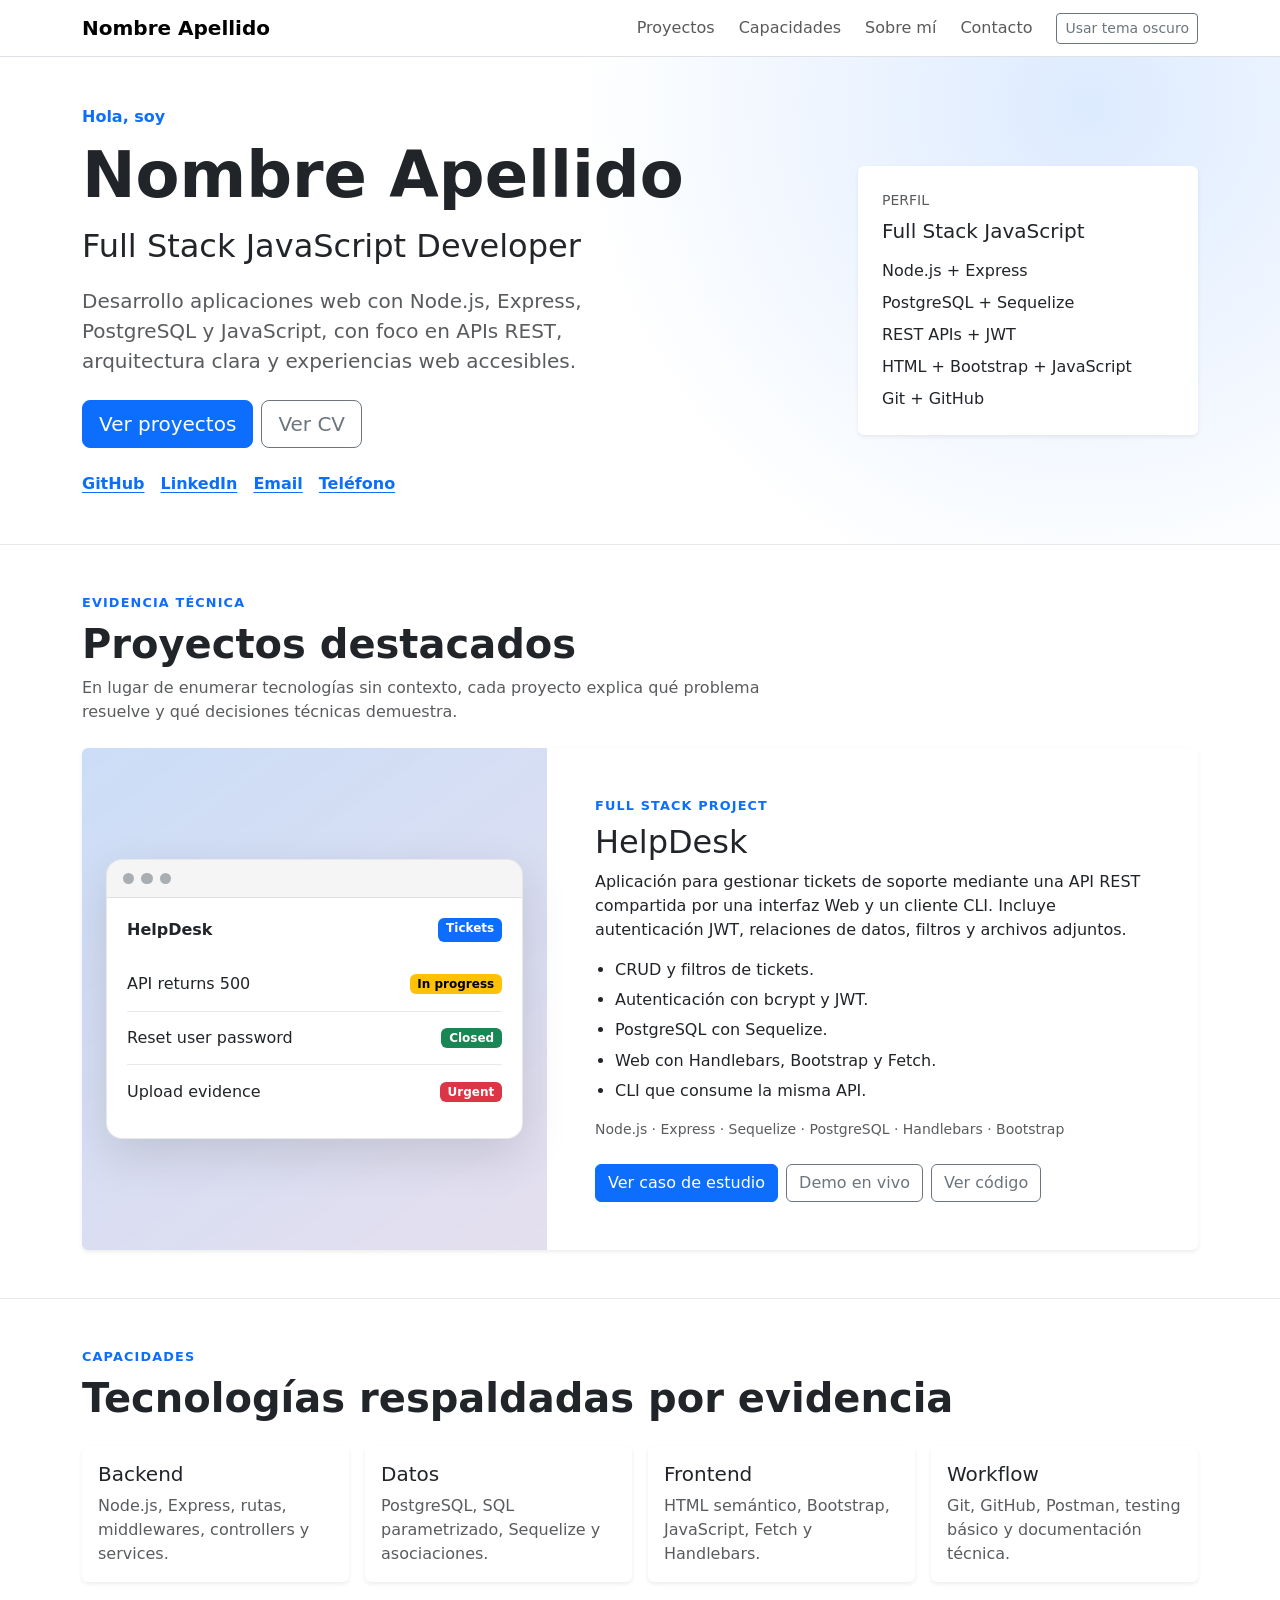
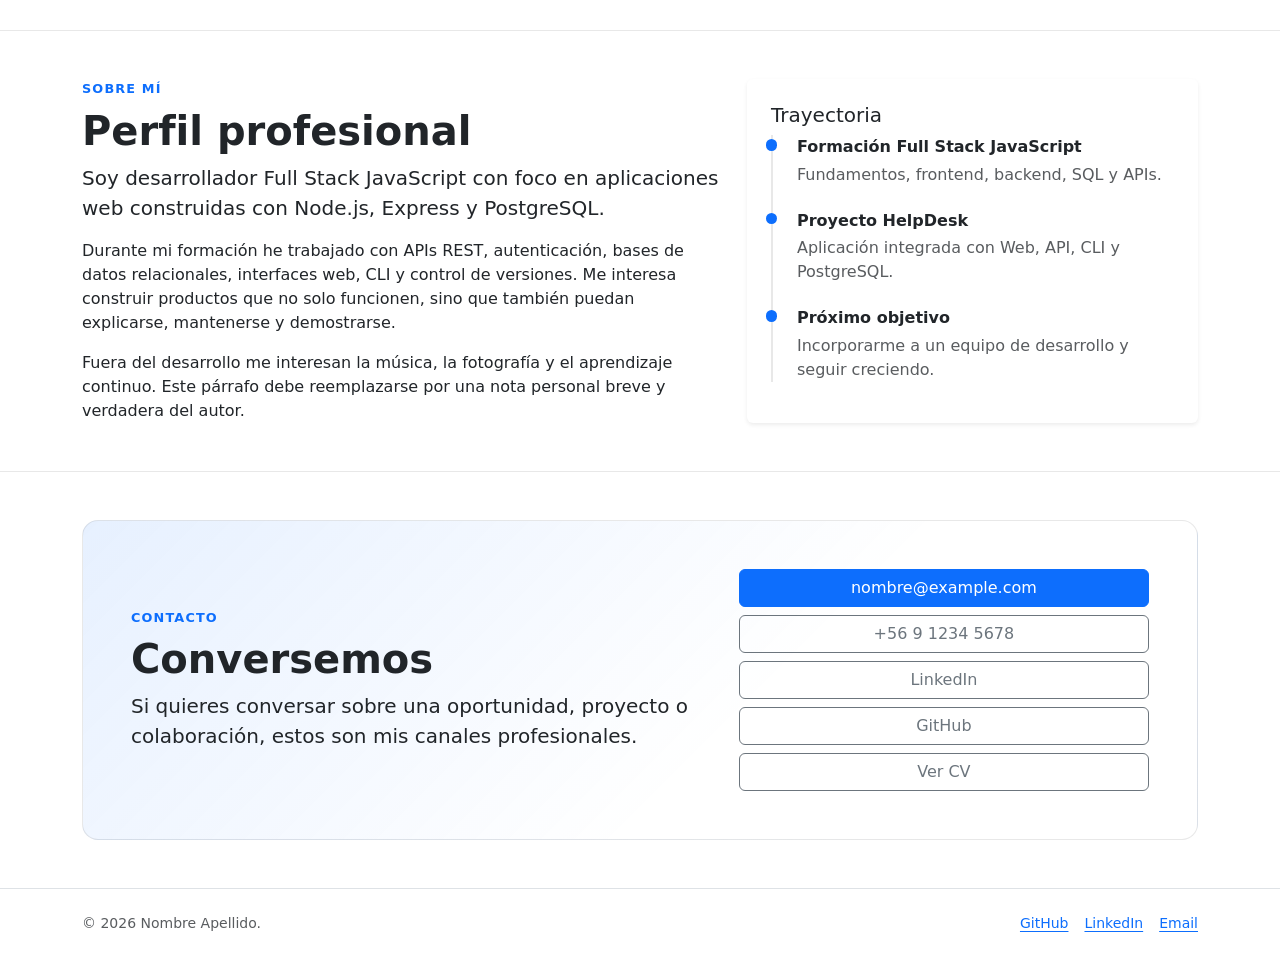
==== index.html @ 48dea74a "feat: gh-pages deploy" ====
<!DOCTYPE html>
<!--
  index.html
  ==========
  Página principal del portafolio.

  Responsabilidades:
  - presentar identidad profesional;
  - destacar proyectos;
  - mostrar capacidades y trayectoria;
  - mantener los enlaces de contacto a mano;
  - entregar metadata SEO/social;
  - enlazar al CV y al caso de estudio de HelpDesk.

  Este archivo es ESTÁTICO: GitHub Pages puede publicarlo sin Node ni Express.
-->
<html lang="es" data-bs-theme="light">
<head>
  <!-- =========================================================
       1. METADATOS BASE DEL DOCUMENTO
       ========================================================= -->

  <!-- UTF-8 permite representar correctamente tildes, ñ y otros caracteres. -->
  <meta charset="UTF-8">
  <!--
    Viewport responsive:
    hace que el ancho de la página siga el ancho real del dispositivo.
  -->
  <meta name="viewport" content="width=device-width, initial-scale=1">

  <!--
    <title>:
    aparece en la pestaña del navegador y es una señal importante para SEO.
    Debe identificar a la persona y su rol sin ser genérico.
  -->
  <title>Nombre Apellido | Full Stack JavaScript Developer</title>
  <!--
    Meta description:
    resume la página para buscadores y puede utilizarse como snippet.
  -->
  <meta
    name="description"
    content="Portafolio de Nombre Apellido, desarrollador Full Stack JavaScript. Proyectos con Node.js, Express, PostgreSQL y APIs REST."
  >
  <!--
    index,follow:
    permitimos que la Home sea indexada y que los crawlers sigan sus enlaces.
    No es necesario declararlo siempre, pero aquí lo dejamos explícito.
  -->
  <meta name="robots" content="index,follow">

  <!--
    REEMPLAZAR TU_USUARIO y portfolio por los datos reales antes de publicar.
    Si el repositorio es TU_USUARIO.github.io, la canonical de la Home será
    simplemente https://TU_USUARIO.github.io/
  -->
  <link
    rel="canonical"
    href="https://TU_USUARIO.github.io/portfolio/"
  >

  <!-- =========================================================
       2. OPEN GRAPH Y PREVIEWS SOCIALES
       ========================================================= -->

  <!--
    Open Graph ayuda a definir cómo se presenta el enlace al compartirlo
    en plataformas compatibles.
  -->
  <meta
    property="og:title"
    content="Nombre Apellido — Full Stack JavaScript Developer"
  >
  <meta
    property="og:description"
    content="Portafolio con proyectos Full Stack JavaScript en Node.js, Express y PostgreSQL."
  >
  <meta property="og:type" content="website">
  <meta
    property="og:url"
    content="https://TU_USUARIO.github.io/portfolio/"
  >

  <!--
    Cuando exista una imagen PNG/JPG pública para redes, se puede añadir:
    <meta
      property="og:image"
      content="https://TU_USUARIO.github.io/portfolio/assets/social-card.png"
    >
  -->

  <!--
    Twitter/X Card:
    conjunto de metadatos complementarios para previews sociales.
  -->
  <meta name="twitter:card" content="summary">
  <meta
    name="twitter:title"
    content="Nombre Apellido — Full Stack JavaScript Developer"
  >
  <meta
    name="twitter:description"
    content="Portafolio con proyectos Full Stack JavaScript."
  >

  <!-- =========================================================
       3. TEMA CLARO / OSCURO ANTES DEL PRIMER PINTADO
       ========================================================= -->

  <!--
    Aplicamos el tema antes de pintar la página para reducir el cambio visual
    entre modo claro y oscuro.
  -->
  <script>
    /*
      Este script es intencionalmente pequeño y está dentro del <head>.

      ¿Por qué aquí?
      Porque necesitamos decidir el tema antes de que el navegador pinte
      visualmente la página y así reducir un "flash" entre claro y oscuro.
    */
    (() => {
      // Primero buscamos una preferencia que el usuario ya haya guardado.
      const savedTheme = localStorage.getItem("portfolio-theme");
      // Si no existe una preferencia guardada, usamos la preferencia del SO.
      const preferredTheme = window.matchMedia("(prefers-color-scheme: dark)").matches
        ? "dark"
        : "light";

      // Bootstrap 5.3 entiende data-bs-theme="light" y data-bs-theme="dark".
      document.documentElement.setAttribute(
        "data-bs-theme",
        savedTheme ?? preferredTheme
      );
    })();
  </script>

  <!-- =========================================================
       4. DATOS ESTRUCTURADOS JSON-LD
       ========================================================= -->

  <!--
    JSON-LD describe explícitamente dos entidades:
    - Person: el autor del portafolio.
    - WebSite: el sitio que pertenece a esa persona.

    IMPORTANTE:
    JSON puro no admite comentarios dentro del objeto.
    Por eso las explicaciones están fuera del <script type="application/ld+json">.
  -->
  <script type="application/ld+json">
  {
    "@context": "https://schema.org",
    "@graph": [
      {
        "@type": "Person",
        "@id": "https://TU_USUARIO.github.io/portfolio/#person",
        "name": "Nombre Apellido",
        "url": "https://TU_USUARIO.github.io/portfolio/",
        "jobTitle": "Full Stack JavaScript Developer",
        "email": "mailto:nombre@example.com",
        "telephone": "+56912345678",
        "sameAs": [
          "https://github.com/estefaniavalenzuelab-dev",
          "https://www.linkedin.com/in/TU_USUARIO"
        ],
        "knowsAbout": [
          "JavaScript",
          "Node.js",
          "Express",
          "PostgreSQL",
          "REST APIs"
        ]
      },
      {
        "@type": "WebSite",
        "@id": "https://TU_USUARIO.github.io/portfolio/#website",
        "name": "Nombre Apellido — Portfolio",
        "url": "https://TU_USUARIO.github.io/portfolio/",
        "inLanguage": "es",
        "author": {
          "@id": "https://TU_USUARIO.github.io/portfolio/#person"
        }
      }
    ]
  }
  </script>

  <!-- =========================================================
       5. ESTILOS
       ========================================================= -->

  <!-- Bootstrap resuelve grilla, navbar, botones, spacing y responsive. -->
  <link
    href="https://cdn.jsdelivr.net/npm/bootstrap@5.3.8/dist/css/bootstrap.min.css"
    rel="stylesheet"
    integrity="sha384-sRIl4kxILFvY47J16cr9ZwB07vP4J8+LH7qKQnuqkuIAvNWLzeN8tE5YBujZqJLB"
    crossorigin="anonymous"
  >
  <!--
    Nuestro CSS se carga DESPUÉS de Bootstrap para poder complementar
    o ajustar el framework sin reescribirlo completo.
  -->
  <link rel="stylesheet" href="./css/styles.css">
</head>

<body>
  <!-- =========================================================
       6. ACCESIBILIDAD: SALTAR AL CONTENIDO
       ========================================================= -->

  <!--
    Este enlace aparece cuando recibe foco con teclado.
    Permite saltar la navegación repetitiva e ir directo al <main>.
  -->
  <a class="skip-link" href="#main-content">
    Saltar al contenido principal
  </a>

  <!-- =========================================================
       7. HEADER / NAVBAR
       ========================================================= -->

  <!--
    sticky-top mantiene la navegación disponible durante el scroll.
    bg-body respeta automáticamente el tema claro/oscuro de Bootstrap.
  -->
  <header class="sticky-top border-bottom bg-body">
    <nav
      class="navbar navbar-expand-lg"
      aria-label="Navegación principal"
    >
      <div class="container">
        <a class="navbar-brand fw-bold" href="./index.html">
          Nombre Apellido
        </a>

        <!--
          Botón hamburguesa de Bootstrap.
          Solo aparece cuando el espacio horizontal no alcanza.
        -->
        <button
          class="navbar-toggler"
          type="button"
          data-bs-toggle="collapse"
          data-bs-target="#mainNavbar"
          aria-controls="mainNavbar"
          aria-expanded="false"
          aria-label="Abrir navegación"
        >
          <span class="navbar-toggler-icon"></span>
        </button>

        <div class="collapse navbar-collapse" id="mainNavbar">
          <ul class="navbar-nav ms-auto align-items-lg-center gap-lg-2">
            <li class="nav-item">
              <a class="nav-link" href="#projects">Proyectos</a>
            </li>
            <li class="nav-item">
              <a class="nav-link" href="#skills">Capacidades</a>
            </li>
            <li class="nav-item">
              <a class="nav-link" href="#about">Sobre mí</a>
            </li>
            <li class="nav-item">
              <a class="nav-link" href="#contact">Contacto</a>
            </li>
            <li class="nav-item ms-lg-2">
              <!--
                main.js busca #themeToggle y registra aquí el cambio de tema.
              -->
              <button
                id="themeToggle"
                class="btn btn-outline-secondary btn-sm"
                type="button"
                aria-pressed="false"
              >
                Cambiar tema
              </button>
            </li>
          </ul>
        </div>
      </div>
    </nav>
  </header>

  <!-- =========================================================
       8. CONTENIDO PRINCIPAL
       ========================================================= -->
  <main id="main-content">

    <!-- =======================================================
         HERO
         Primera impresión: identidad, rol, propuesta y acciones.
         ======================================================= -->
    <section class="hero-section py-5 py-lg-6" aria-labelledby="hero-title">
      <div class="container">
        <div class="row align-items-center g-5">
          <div class="col-lg-8">
            <p class="text-primary fw-semibold mb-2">
              Hola, soy
            </p>

            <h1 id="hero-title" class="display-3 fw-bold text-balance">
              Nombre Apellido
            </h1>

            <p class="fs-2 mb-3">
              Full Stack JavaScript Developer
            </p>

            <p class="lead text-body-secondary col-xl-9">
              Desarrollo aplicaciones web con Node.js, Express, PostgreSQL
              y JavaScript, con foco en APIs REST, arquitectura clara y
              experiencias web accesibles.
            </p>

            <div class="d-flex flex-wrap gap-2 mt-4">
              <a href="#projects" class="btn btn-primary btn-lg">
                Ver proyectos
              </a>
              <a href="./cv.html" class="btn btn-outline-secondary btn-lg">
                Ver CV
              </a>
            </div>

            <nav
              class="d-flex flex-wrap gap-3 mt-4 professional-links"
              aria-label="Enlaces profesionales"
            >
              <a href="https://github.com/estefaniavalenzuelab-dev">GitHub</a>
              <a href="https://www.linkedin.com/in/TU_USUARIO">LinkedIn</a>
              <a href="mailto:nombre@example.com">Email</a>
              <a href="tel:+56912345678">Teléfono</a>
            </nav>
          </div>

          <div class="col-lg-4">
            <aside class="card border-0 shadow-sm">
              <div class="card-body p-4">
                <p class="small text-uppercase text-body-secondary mb-2">
                  Perfil
                </p>
                <p class="h5 mb-3">
                  Full Stack JavaScript
                </p>
                <ul class="list-unstyled mb-0 d-grid gap-2">
                  <li>Node.js + Express</li>
                  <li>PostgreSQL + Sequelize</li>
                  <li>REST APIs + JWT</li>
                  <li>HTML + Bootstrap + JavaScript</li>
                  <li>Git + GitHub</li>
                </ul>
              </div>
            </aside>
          </div>
        </div>
      </div>
    </section>

    <!-- =======================================================
         PROYECTOS DESTACADOS
         Evidencia concreta del trabajo realizado.
         ======================================================= -->
    <section
      id="projects"
      class="section-block py-5"
      aria-labelledby="projects-title"
    >
      <div class="container">
        <div class="section-heading mb-4">
          <p class="eyebrow">Evidencia técnica</p>
          <h2 id="projects-title" class="display-6 fw-bold">
            Proyectos destacados
          </h2>
          <p class="text-body-secondary col-lg-8 mb-0">
            En lugar de enumerar tecnologías sin contexto, cada proyecto
            explica qué problema resuelve y qué decisiones técnicas demuestra.
          </p>
        </div>

        <article class="card project-card border-0 shadow-sm overflow-hidden">
          <div class="row g-0">
            <div class="col-lg-5">
              <div
                class="project-visual h-100 p-4 d-flex align-items-center"
                role="img"
                aria-label="Vista representativa del gestor de tickets HelpDesk"
              >
                <div class="mock-window w-100">
                  <div class="mock-window-bar">
                    <span></span><span></span><span></span>
                  </div>
                  <div class="mock-window-body">
                    <div class="d-flex justify-content-between gap-2 mb-3">
                      <strong>HelpDesk</strong>
                      <span class="badge text-bg-primary">Tickets</span>
                    </div>
                    <div class="mock-ticket">
                      <span>API returns 500</span>
                      <span class="badge text-bg-warning">In progress</span>
                    </div>
                    <div class="mock-ticket">
                      <span>Reset user password</span>
                      <span class="badge text-bg-success">Closed</span>
                    </div>
                    <div class="mock-ticket">
                      <span>Upload evidence</span>
                      <span class="badge text-bg-danger">Urgent</span>
                    </div>
                  </div>
                </div>
              </div>
            </div>

            <div class="col-lg-7">
              <div class="card-body p-4 p-lg-5">
                <p class="eyebrow">Full Stack Project</p>
                <h3 class="card-title h2">HelpDesk</h3>
                <p class="card-text">
                  Aplicación para gestionar tickets de soporte mediante una
                  API REST compartida por una interfaz Web y un cliente CLI.
                  Incluye autenticación JWT, relaciones de datos, filtros y
                  archivos adjuntos.
                </p>

                <ul class="project-points">
                  <li>CRUD y filtros de tickets.</li>
                  <li>Autenticación con bcrypt y JWT.</li>
                  <li>PostgreSQL con Sequelize.</li>
                  <li>Web con Handlebars, Bootstrap y Fetch.</li>
                  <li>CLI que consume la misma API.</li>
                </ul>

                <p class="small text-body-secondary">
                  Node.js · Express · Sequelize · PostgreSQL · Handlebars · Bootstrap
                </p>

                <div class="d-flex flex-wrap gap-2 mt-4">
                  <a
                    href="./projects/helpdesk.html"
                    class="btn btn-primary"
                  >
                    Ver caso de estudio
                  </a>

                  <!--
                    LINK DEL DEPLOY DE HELPDESK
                    ===========================
                    Después de desplegar HelpDesk en Railway:

                    1. abre el servicio `helpdesk`;
                    2. copia el dominio público generado por Railway;
                    3. reemplaza TU_DOMINIO por el dominio REAL.

                    Ejemplo:
                    https://helpdesk-production-xxxx.up.railway.app/

                    IMPORTANTE:
                    - enlaza la HOME de la aplicación, no /api/v1/health;
                    - prueba la URL antes de publicar el portafolio;
                    - si todavía no existe un deploy funcional, quita
                      temporalmente este botón en vez de publicar un link roto.
                  -->
                  <a
                    href="https://helpdesk1-production.up.railway.app/"
                    class="btn btn-outline-secondary"
                    target="_blank"
                    rel="noopener noreferrer"
                  >
                    Demo en vivo
                  </a>

                  <a
                    href="https://github.com/estefaniavalenzuelab-dev/Helpdesk1.git"
                    class="btn btn-outline-secondary"
                    target="_blank"
                    rel="noopener noreferrer"
                  >
                    Ver código
                  </a>
                </div>
              </div>
            </div>
          </div>
        </article>
      </div>
    </section>

    <!-- =======================================================
         CAPACIDADES
         Agrupamos conocimientos que deberían estar respaldados
         por proyectos, experiencia o formación.
         ======================================================= -->
    <section
      id="skills"
      class="section-block py-5"
      aria-labelledby="skills-title"
    >
      <div class="container">
        <p class="eyebrow">Capacidades</p>
        <h2 id="skills-title" class="display-6 fw-bold mb-4">
          Tecnologías respaldadas por evidencia
        </h2>

        <div class="row g-3">
          <div class="col-md-6 col-xl-3">
            <article class="card h-100 border-0 shadow-sm">
              <div class="card-body">
                <h3 class="h5">Backend</h3>
                <p class="text-body-secondary mb-0">
                  Node.js, Express, rutas, middlewares, controllers y services.
                </p>
              </div>
            </article>
          </div>

          <div class="col-md-6 col-xl-3">
            <article class="card h-100 border-0 shadow-sm">
              <div class="card-body">
                <h3 class="h5">Datos</h3>
                <p class="text-body-secondary mb-0">
                  PostgreSQL, SQL parametrizado, Sequelize y asociaciones.
                </p>
              </div>
            </article>
          </div>

          <div class="col-md-6 col-xl-3">
            <article class="card h-100 border-0 shadow-sm">
              <div class="card-body">
                <h3 class="h5">Frontend</h3>
                <p class="text-body-secondary mb-0">
                  HTML semántico, Bootstrap, JavaScript, Fetch y Handlebars.
                </p>
              </div>
            </article>
          </div>

          <div class="col-md-6 col-xl-3">
            <article class="card h-100 border-0 shadow-sm">
              <div class="card-body">
                <h3 class="h5">Workflow</h3>
                <p class="text-body-secondary mb-0">
                  Git, GitHub, Postman, testing básico y documentación técnica.
                </p>
              </div>
            </article>
          </div>
        </div>
      </div>
    </section>

    <!-- =======================================================
         ABOUT / TRAYECTORIA
         Primero identidad laboral; luego contexto personal breve.
         ======================================================= -->
    <section
      id="about"
      class="section-block py-5"
      aria-labelledby="about-title"
    >
      <div class="container">
        <div class="row g-4">
          <div class="col-lg-7">
            <p class="eyebrow">Sobre mí</p>
            <h2 id="about-title" class="display-6 fw-bold">
              Perfil profesional
            </h2>
            <p class="lead">
              Soy desarrollador Full Stack JavaScript con foco en aplicaciones
              web construidas con Node.js, Express y PostgreSQL.
            </p>
            <p>
              Durante mi formación he trabajado con APIs REST, autenticación,
              bases de datos relacionales, interfaces web, CLI y control de
              versiones. Me interesa construir productos que no solo funcionen,
              sino que también puedan explicarse, mantenerse y demostrarse.
            </p>
            <p class="mb-0">
              Fuera del desarrollo me interesan la música, la fotografía y el
              aprendizaje continuo. Este párrafo debe reemplazarse por una nota
              personal breve y verdadera del autor.
            </p>
          </div>

          <div class="col-lg-5">
            <aside class="card h-100 border-0 shadow-sm">
              <div class="card-body p-4">
                <h3 class="h5">Trayectoria</h3>
                <ol class="timeline list-unstyled mb-0">
                  <li>
                    <strong>Formación Full Stack JavaScript</strong>
                    <span>Fundamentos, frontend, backend, SQL y APIs.</span>
                  </li>
                  <li>
                    <strong>Proyecto HelpDesk</strong>
                    <span>Aplicación integrada con Web, API, CLI y PostgreSQL.</span>
                  </li>
                  <li>
                    <strong>Próximo objetivo</strong>
                    <span>Incorporarme a un equipo de desarrollo y seguir creciendo.</span>
                  </li>
                </ol>
              </div>
            </aside>
          </div>
        </div>
      </div>
    </section>

    <!-- =======================================================
         CONTACTO
         Repetimos canales importantes para reducir fricción.
         ======================================================= -->
    <section
      id="contact"
      class="section-block py-5"
      aria-labelledby="contact-title"
    >
      <div class="container">
        <div class="contact-panel p-4 p-lg-5 rounded-4">
          <div class="row align-items-center g-4">
            <div class="col-lg-7">
              <p class="eyebrow">Contacto</p>
              <h2 id="contact-title" class="display-6 fw-bold">
                Conversemos
              </h2>
              <p class="lead mb-0">
                Si quieres conversar sobre una oportunidad, proyecto o
                colaboración, estos son mis canales profesionales.
              </p>
            </div>

            <div class="col-lg-5">
              <div class="d-grid gap-2">
                <a class="btn btn-primary" href="mailto:nombre@example.com">
                  nombre@example.com
                </a>
                <a class="btn btn-outline-secondary" href="tel:+56912345678">
                  +56 9 1234 5678
                </a>
                <a
                  class="btn btn-outline-secondary"
                  href="https://www.linkedin.com/in/TU_USUARIO"
                >
                  LinkedIn
                </a>
                <a
                  class="btn btn-outline-secondary"
                  href="https://github.com/estefaniavalenzuelab-dev"
                >
                  GitHub
                </a>
                <a class="btn btn-outline-secondary" href="./cv.html">
                  Ver CV
                </a>
              </div>
            </div>
          </div>
        </div>
      </div>
    </section>
  </main>

  <!-- =========================================================
       9. FOOTER
       ========================================================= -->

  <!--
    El footer vuelve a exponer identidad y enlaces importantes.
    El año se completa desde main.js mediante data-current-year.
  -->
  <footer class="border-top py-4">
    <div class="container d-flex flex-column flex-md-row gap-2 justify-content-between">
      <p class="mb-0 small text-body-secondary">
        © <span data-current-year></span> Nombre Apellido.
      </p>
      <nav class="d-flex flex-wrap gap-3 small" aria-label="Enlaces del pie">
        <a href="https://github.com/estefaniavalenzuelab-dev">GitHub</a>
        <a href="https://www.linkedin.com/in/TU_USUARIO">LinkedIn</a>
        <a href="mailto:nombre@example.com">Email</a>
      </nav>
    </div>
  </footer>

  <!-- =========================================================
       10. JAVASCRIPT
       ========================================================= -->

  <!--
    bootstrap.bundle incluye el JavaScript necesario para componentes
    como la navbar colapsable.
  -->
  <script
    src="https://cdn.jsdelivr.net/npm/bootstrap@5.3.8/dist/js/bootstrap.bundle.min.js"
    integrity="sha384-FKyoEForCGlyvwx9Hj09JcYn3nv7wiPVlz7YYwJrWVcXK/BmnVDxM+D2scQbITxI"
    crossorigin="anonymous"
  ></script>
  <!--
    main.js contiene comportamiento propio.
    defer evita bloquear el parseo del HTML.
  -->
  <script src="./js/main.js" defer></script>
</body>
</html>
---- css/styles.css ----
/*
  css/styles.css
  ==============
  Estilos propios del portafolio.

  Bootstrap resuelve la mayor parte del layout y los componentes.
  Este archivo agrega identidad visual, accesibilidad y piezas específicas.
*/

/* Variables reutilizables para mantener consistencia. */
:root {
  --portfolio-surface: rgba(127, 127, 127, 0.08);
  --portfolio-border: rgba(127, 127, 127, 0.18);
}

/* Desplazamiento suave al usar links internos como #projects. */
html {
  scroll-behavior: smooth;
}

/* Garantiza que el body pueda cubrir al menos toda la ventana. */
body {
  min-height: 100vh;
}

/*
  Compensa la navbar sticky:
  al navegar a #projects, #about, etc., evita que el título quede escondido.
*/
section[id] {
  scroll-margin-top: 5rem;
}

a {
  text-underline-offset: 0.2em;
}

/* Mejora el reparto de texto en títulos cuando el navegador lo soporta. */
.text-balance {
  text-wrap: balance;
}

/* Utilidad propia: Bootstrap llega hasta ciertos tamaños de spacing. */
.py-lg-6 {
  padding-top: 6rem;
  padding-bottom: 6rem;
}

/*
  Skip link de accesibilidad.
  Está fuera de pantalla hasta recibir foco con teclado.
*/
.skip-link {
  position: fixed;
  top: 0.75rem;
  left: 0.75rem;
  z-index: 2000;
  padding: 0.75rem 1rem;
  border-radius: 0.5rem;
  background: var(--bs-primary);
  color: white;
  transform: translateY(-150%);
}

.skip-link:focus {
  transform: translateY(0);
}

/* Fondo compartido por el hero principal y el hero del proyecto. */
.hero-section,
.project-hero {
  background:
    radial-gradient(circle at 85% 10%, rgba(13, 110, 253, 0.14), transparent 32rem),
    var(--bs-body-bg);
}

/* Separador visual entre grandes bloques de contenido. */
.section-block {
  border-top: 1px solid var(--portfolio-border);
}

/* Etiqueta pequeña usada antes de algunos títulos de sección. */
.eyebrow {
  margin-bottom: 0.5rem;
  color: var(--bs-primary);
  font-size: 0.8rem;
  font-weight: 700;
  letter-spacing: 0.09em;
  text-transform: uppercase;
}

/* Los links profesionales deben ser visibles y fáciles de reconocer. */
.professional-links a {
  font-weight: 600;
}

/* Superficies que deben adaptarse al tema claro/oscuro de Bootstrap. */
.project-card,
.card,
.metric-card,
/* Panel de contacto destacado al final de la Home. */
.contact-panel {
  background: var(--bs-body-bg);
}

.metric-card,
.contact-panel {
  border: 1px solid var(--portfolio-border);
}

/*
  Mock visual de HelpDesk.
  Sirve como placeholder pedagógico y puede reemplazarse por screenshot real.
*/
.project-visual {
  min-height: 22rem;
  background:
    linear-gradient(145deg, rgba(13, 110, 253, 0.18), rgba(111, 66, 193, 0.12)),
    var(--portfolio-surface);
}

/* Simulación de una pequeña ventana de aplicación. */
.mock-window {
  max-width: 44rem;
  overflow: hidden;
  border: 1px solid var(--portfolio-border);
  border-radius: 1rem;
  background: var(--bs-body-bg);
  box-shadow: 0 1rem 3rem rgba(0, 0, 0, 0.12);
}

/* Barra superior decorativa del mock. */
.mock-window-bar {
  display: flex;
  gap: 0.45rem;
  padding: 0.8rem 1rem;
  border-bottom: 1px solid var(--portfolio-border);
  background: var(--portfolio-surface);
}

.mock-window-bar span {
  width: 0.7rem;
  height: 0.7rem;
  border-radius: 50%;
  background: var(--bs-secondary);
  opacity: 0.55;
}

.mock-window-body {
  padding: 1.25rem;
}

/* Cada fila simula un ticket dentro del mock. */
.mock-ticket {
  display: flex;
  justify-content: space-between;
  align-items: center;
  gap: 1rem;
  padding: 0.9rem 0;
  border-bottom: 1px solid var(--portfolio-border);
}

.mock-ticket:last-child {
  border-bottom: 0;
}

.project-points {
  padding-left: 1.25rem;
}

.project-points li + li {
  margin-top: 0.4rem;
}

/*
  Timeline:
  cada <li> representa un hito de trayectoria.
*/
.timeline li {
  position: relative;
  padding: 0 0 1.4rem 1.5rem;
  border-left: 2px solid var(--portfolio-border);
}

.timeline li::before {
  position: absolute;
  top: 0.25rem;
  left: -0.42rem;
  width: 0.7rem;
  height: 0.7rem;
  border-radius: 50%;
  background: var(--bs-primary);
  content: "";
}

.timeline li:last-child {
  padding-bottom: 0;
}

.timeline strong,
.timeline span {
  display: block;
}

.timeline span {
  margin-top: 0.2rem;
  color: var(--bs-secondary-color);
}

/*
  Diagrama de arquitectura:
  overflow-x permite hacer scroll horizontal si el contenido es ancho.
*/
.architecture-diagram {
  margin-top: 1.5rem;
  padding: 1.25rem;
  overflow-x: auto;
  border: 1px solid var(--portfolio-border);
  border-radius: 1rem;
  background: var(--portfolio-surface);
}

.contact-panel {
  background:
    linear-gradient(135deg, rgba(13, 110, 253, 0.1), transparent 60%),
    var(--bs-body-bg);
}

/* Limita el ancho del CV para mejorar legibilidad. */
.cv-page {
  max-width: 900px;
}

/*
  Responsive para pantallas pequeñas.
  Bootstrap es mobile-first; aquí solo ajustamos componentes propios.
*/
@media (max-width: 575.98px) {
  .project-visual {
    min-height: auto;
  }

  .mock-ticket {
    align-items: flex-start;
    flex-direction: column;
  }
}

/*
  Modo impresión del CV:
  elimina navegación y controles para obtener un documento limpio.
*/
@media print {
  .no-print,
  header,
  footer {
    display: none !important;
  }

  body {
    color: #000;
    background: #fff;
  }

  a {
    color: inherit;
    text-decoration: none;
  }
}
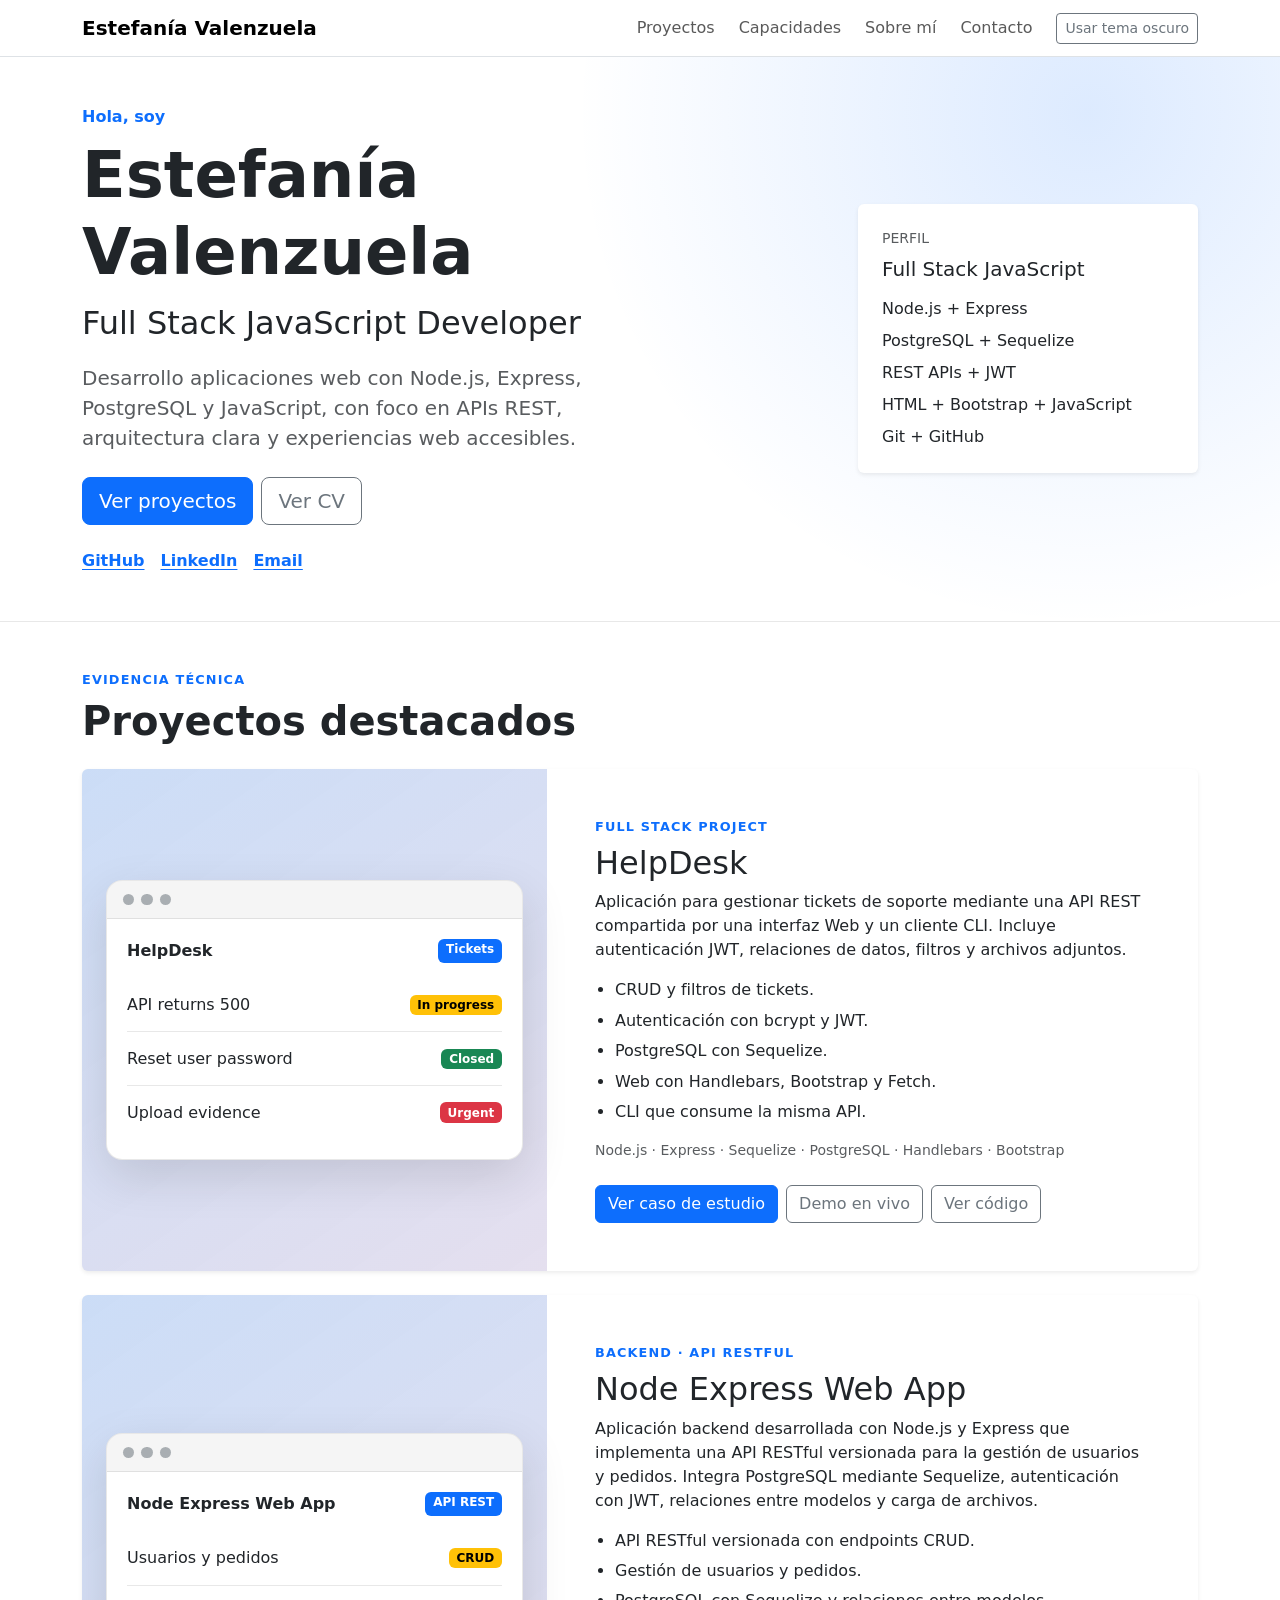
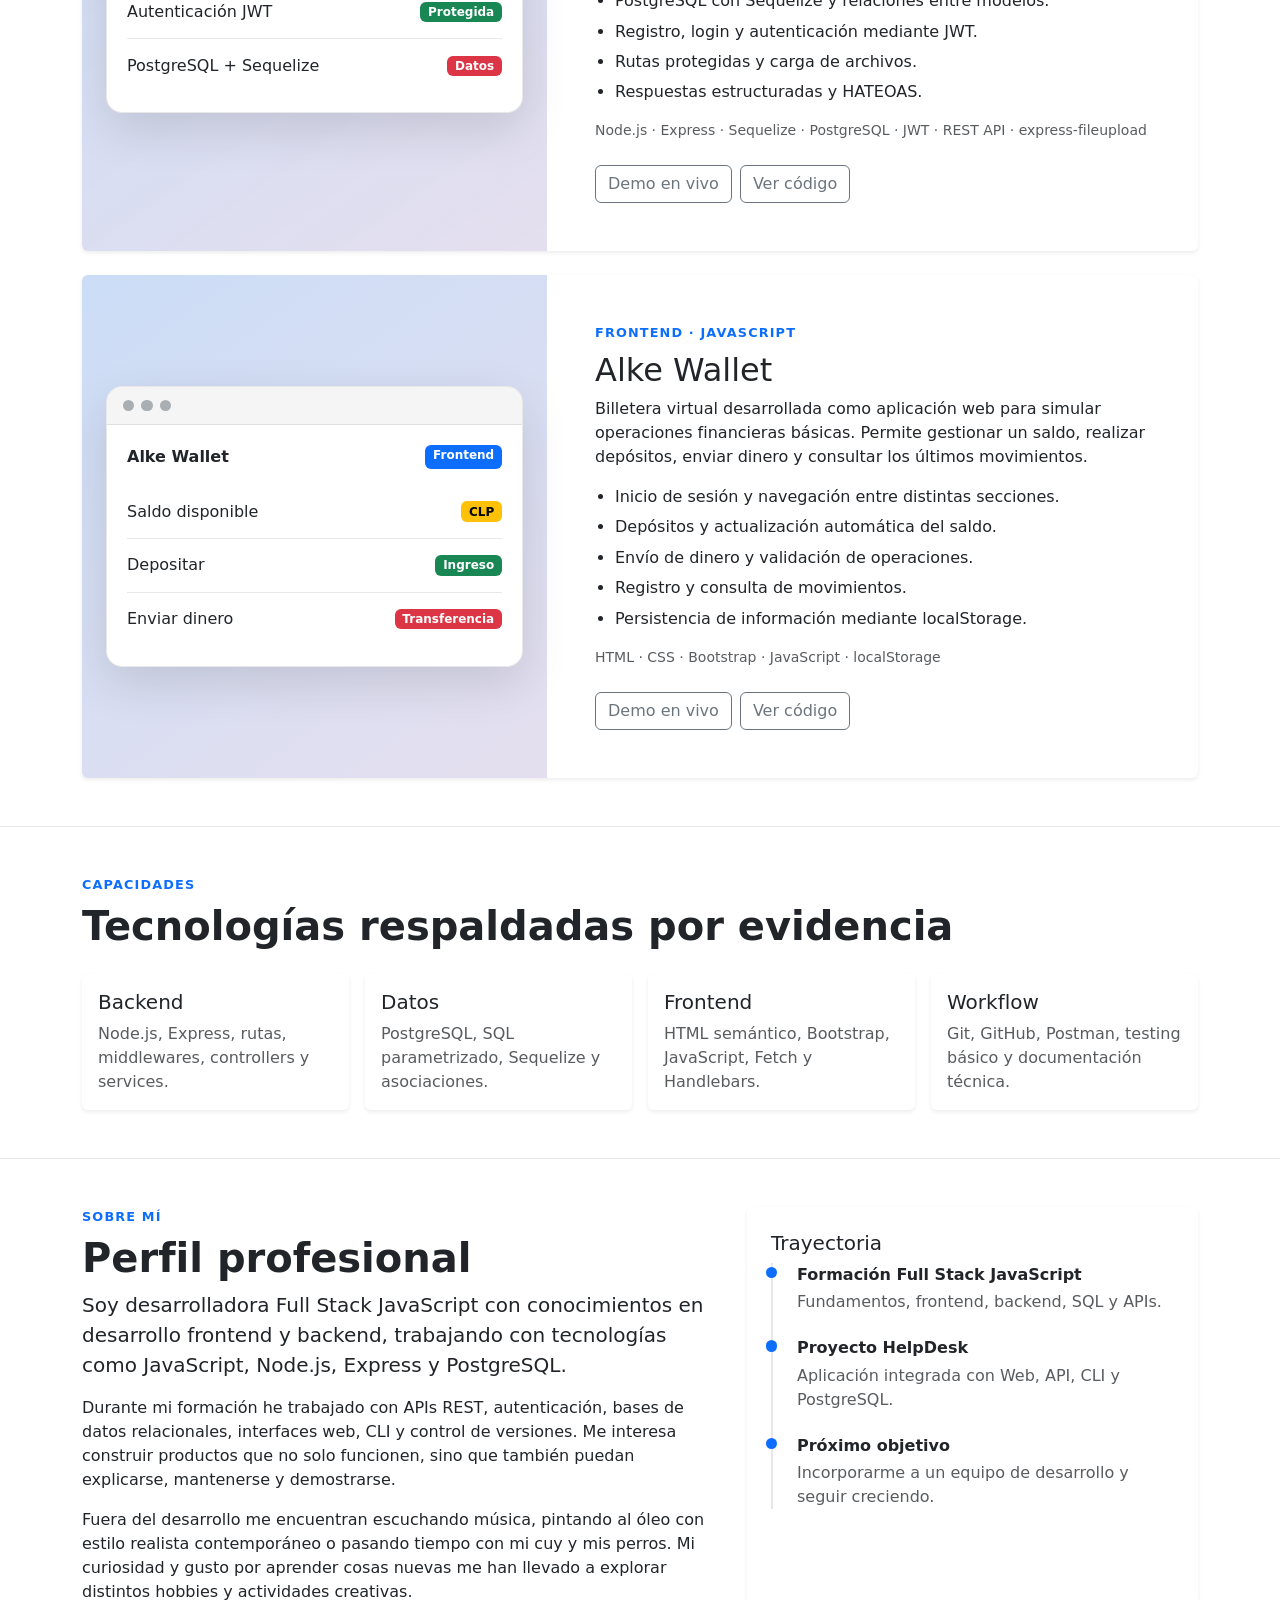
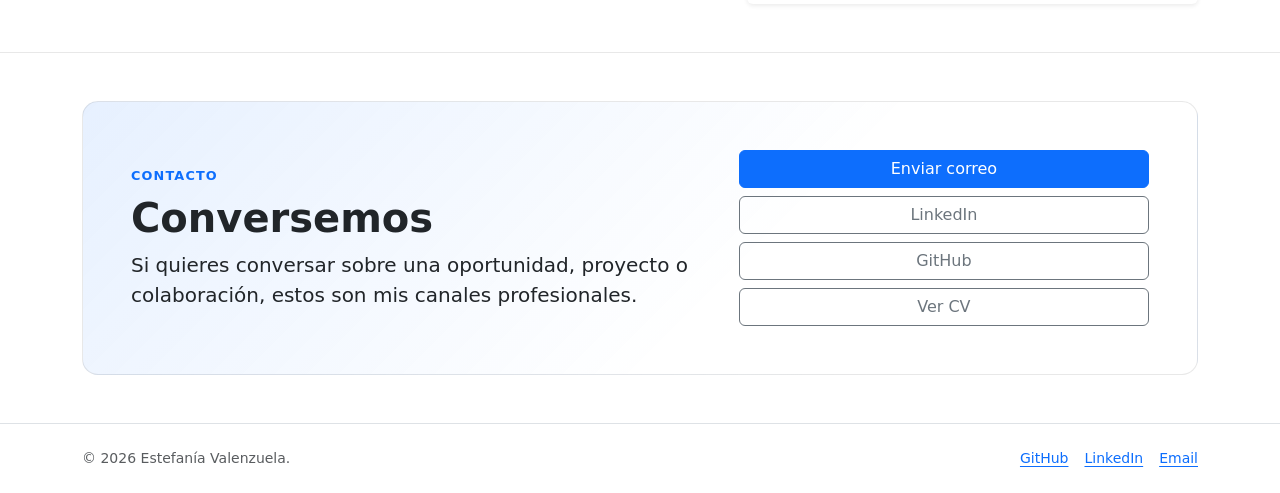
==== commit a0fdbaa7: "Actualiza portafolio y proyectos destacados" ====
--- a/index.html
+++ b/index.html
@@ -33,14 +33,14 @@
     aparece en la pestaña del navegador y es una señal importante para SEO.
     Debe identificar a la persona y su rol sin ser genérico.
   -->
-  <title>Nombre Apellido | Full Stack JavaScript Developer</title>
+  <title>Estefanía Valenzuela | Full Stack JavaScript Developer</title>
   <!--
     Meta description:
     resume la página para buscadores y puede utilizarse como snippet.
   -->
   <meta
     name="description"
-    content="Portafolio de Nombre Apellido, desarrollador Full Stack JavaScript. Proyectos con Node.js, Express, PostgreSQL y APIs REST."
+    content="Portafolio de Estefanía Valenzuela, desarrolladora Full Stack JavaScript. Proyectos con Node.js, Express, PostgreSQL y APIs REST."
   >
   <!--
     index,follow:
@@ -56,7 +56,7 @@
   -->
   <link
     rel="canonical"
-    href="https://TU_USUARIO.github.io/portfolio/"
+    href="https://estefaniavalenzuelab-dev.github.io/Portfolio/"
   >
 
   <!-- =========================================================
@@ -69,7 +69,7 @@
   -->
   <meta
     property="og:title"
-    content="Nombre Apellido — Full Stack JavaScript Developer"
+    content="Estefanía Valenzuela — Full Stack JavaScript Developer"
   >
   <meta
     property="og:description"
@@ -78,14 +78,14 @@
   <meta property="og:type" content="website">
   <meta
     property="og:url"
-    content="https://TU_USUARIO.github.io/portfolio/"
+    content="https://estefaniavalenzuelab-dev.github.io/Portfolio/"
   >
 
   <!--
     Cuando exista una imagen PNG/JPG pública para redes, se puede añadir:
     <meta
       property="og:image"
-      content="https://TU_USUARIO.github.io/portfolio/assets/social-card.png"
+      content="https://estefaniavalenzuelab-dev.github.io/Portfolio/assets/social-card.png"
     >
   -->
 
@@ -96,7 +96,7 @@
   <meta name="twitter:card" content="summary">
   <meta
     name="twitter:title"
-    content="Nombre Apellido — Full Stack JavaScript Developer"
+    content="Estefanía Valenzuela — Full Stack JavaScript Developer"
   >
   <meta
     name="twitter:description"
@@ -154,15 +154,14 @@
     "@graph": [
       {
         "@type": "Person",
-        "@id": "https://TU_USUARIO.github.io/portfolio/#person",
-        "name": "Nombre Apellido",
-        "url": "https://TU_USUARIO.github.io/portfolio/",
+        "@id": "https://estefaniavalenzuelab-dev.github.io/Portfolio/#person",
+        "name": "Estefanía Valenzuela",
+        "url": "https://estefaniavalenzuelab-dev.github.io/Portfolio/",
         "jobTitle": "Full Stack JavaScript Developer",
-        "email": "mailto:nombre@example.com",
-        "telephone": "+56912345678",
+        "email": "mailto:estefaniavalenzuelab@gmail.com",
         "sameAs": [
           "https://github.com/estefaniavalenzuelab-dev",
-          "https://www.linkedin.com/in/TU_USUARIO"
+          "https://www.linkedin.com/in/estefania-valenzuela-berrios-48209a29b"
         ],
         "knowsAbout": [
           "JavaScript",
@@ -174,12 +173,12 @@
       },
       {
         "@type": "WebSite",
-        "@id": "https://TU_USUARIO.github.io/portfolio/#website",
-        "name": "Nombre Apellido — Portfolio",
-        "url": "https://TU_USUARIO.github.io/portfolio/",
+        "@id": "https://estefaniavalenzuelab-dev.github.io/Portfolio/",
+        "name": "Estefanía Valenzuela — Portfolio",
+        "url": "https://estefaniavalenzuelab-dev.github.io/Portfolio/index.html",
         "inLanguage": "es",
         "author": {
-          "@id": "https://TU_USUARIO.github.io/portfolio/#person"
+          "@id": "https://estefaniavalenzuelab-dev.github.io/Portfolio/index.html#about"
         }
       }
     ]
@@ -232,7 +231,7 @@
     >
       <div class="container">
         <a class="navbar-brand fw-bold" href="./index.html">
-          Nombre Apellido
+          Estefanía Valenzuela
         </a>
 
         <!--
@@ -302,7 +301,7 @@
             </p>
 
             <h1 id="hero-title" class="display-3 fw-bold text-balance">
-              Nombre Apellido
+              Estefanía Valenzuela
             </h1>
 
             <p class="fs-2 mb-3">
@@ -329,9 +328,8 @@
               aria-label="Enlaces profesionales"
             >
               <a href="https://github.com/estefaniavalenzuelab-dev">GitHub</a>
-              <a href="https://www.linkedin.com/in/TU_USUARIO">LinkedIn</a>
-              <a href="mailto:nombre@example.com">Email</a>
-              <a href="tel:+56912345678">Teléfono</a>
+              <a href="https://www.linkedin.com/in/estefania-valenzuela-berrios-48209a29b">LinkedIn</a>
+              <a href="mailto:estefaniavalenzuelab@gmail.com">Email</a>
             </nav>
           </div>
 
@@ -373,10 +371,6 @@
           <h2 id="projects-title" class="display-6 fw-bold">
             Proyectos destacados
           </h2>
-          <p class="text-body-secondary col-lg-8 mb-0">
-            En lugar de enumerar tecnologías sin contexto, cada proyecto
-            explica qué problema resuelve y qué decisiones técnicas demuestra.
-          </p>
         </div>
 
         <article class="card project-card border-0 shadow-sm overflow-hidden">
@@ -484,6 +478,192 @@
             </div>
           </div>
         </article>
+        <br>
+               <article class="card project-card border-0 shadow-sm overflow-hidden">
+          <div class="row g-0">
+            <div class="col-lg-5">
+              <div
+                class="project-visual h-100 p-4 d-flex align-items-center"
+                role="img"
+                aria-label="Vista representativa de Node Express Web App"
+              >
+                <div class="mock-window w-100">
+                  <div class="mock-window-bar">
+                    <span></span><span></span><span></span>
+                  </div>
+                  <div class="mock-window-body">
+                    <div class="d-flex justify-content-between gap-2 mb-3">
+                      <strong>Node Express Web App</strong>
+                      <span class="badge text-bg-primary">API REST</span>
+                    </div>
+                    <div class="mock-ticket">
+                      <span>Usuarios y pedidos</span>
+                      <span class="badge text-bg-warning">CRUD</span>
+                    </div>
+                    <div class="mock-ticket">
+                      <span>Autenticación JWT</span>
+                      <span class="badge text-bg-success">Protegida</span>
+                    </div>
+                    <div class="mock-ticket">
+                      <span>PostgreSQL + Sequelize</span>
+                      <span class="badge text-bg-danger">Datos</span>
+                    </div>
+                  </div>
+                </div>
+              </div>
+            </div>
+
+            <div class="col-lg-7">
+              <div class="card-body p-4 p-lg-5">
+                <p class="eyebrow">Backend · API RESTful</p>
+                <h3 class="card-title h2">Node Express Web App</h3>
+                <p class="card-text">
+                  Aplicación backend desarrollada con Node.js y Express que implementa
+                  una API RESTful versionada para la gestión de usuarios y pedidos.
+                  Integra PostgreSQL mediante Sequelize, autenticación con JWT,
+                  relaciones entre modelos y carga de archivos.
+                </p>
+
+                <ul class="project-points">
+                  <li>API RESTful versionada con endpoints CRUD.</li>
+                  <li>Gestión de usuarios y pedidos.</li>
+                  <li>PostgreSQL con Sequelize y relaciones entre modelos.</li>
+                  <li>Registro, login y autenticación mediante JWT.</li>
+                  <li>Rutas protegidas y carga de archivos.</li>
+                  <li>Respuestas estructuradas y HATEOAS.</li>
+
+                </ul>
+
+                <p class="small text-body-secondary">
+                   Node.js · Express · Sequelize · PostgreSQL · JWT · REST API · express-fileupload
+                </p>
+                <div class="d-flex flex-wrap gap-2 mt-4">
+                  <!--
+                    LINK DEL DEPLOY DE HELPDESK
+                    ===========================
+                    Después de desplegar HelpDesk en Railway:
+
+                    1. abre el servicio `helpdesk`;
+                    2. copia el dominio público generado por Railway;
+                    3. reemplaza TU_DOMINIO por el dominio REAL.
+
+                    Ejemplo:
+                    https://helpdesk-production-xxxx.up.railway.app/
+
+                    IMPORTANTE:
+                    - enlaza la HOME de la aplicación, no /api/v1/health;
+                    - prueba la URL antes de publicar el portafolio;
+                    - si todavía no existe un deploy funcional, quita
+                      temporalmente este botón en vez de publicar un link roto.
+                  -->
+                  <a
+                    href="https://node-express-web-app-production.up.railway.app/"
+                    class="btn btn-outline-secondary"
+                    target="_blank"
+                    rel="noopener noreferrer"
+                  >
+                    Demo en vivo
+                  </a>
+
+                  <a
+                    href="https://github.com/estefaniavalenzuelab-dev/node-express-web-app.git"
+                    class="btn btn-outline-secondary"
+                    target="_blank"
+                    rel="noopener noreferrer"
+                  >
+                    Ver código
+                  </a>
+                </div>
+              </div>
+            </div>
+          </div>
+        </article>
+        
+        <br>
+
+                <article class="card project-card border-0 shadow-sm overflow-hidden">
+          <div class="row g-0">
+            <div class="col-lg-5">
+              <div
+                class="project-visual h-100 p-4 d-flex align-items-center"
+                role="img"
+                aria-label="Vista representativa de la web Alke Wallet"
+              >
+                <div class="mock-window w-100">
+                  <div class="mock-window-bar">
+                    <span></span><span></span><span></span>
+                  </div>
+                  <div class="mock-window-body">
+                    <div class="d-flex justify-content-between gap-2 mb-3">
+                      <strong>Alke Wallet</strong>
+                      <span class="badge text-bg-primary">Frontend</span>
+                    </div>
+                    <div class="mock-ticket">
+                      <span>Saldo disponible</span>
+                      <span class="badge text-bg-warning">CLP</span>
+                    </div>
+                    <div class="mock-ticket">
+                      <span>Depositar</span>
+                      <span class="badge text-bg-success">Ingreso</span>
+                    </div>
+                    <div class="mock-ticket">
+                      <span>Enviar dinero</span>
+                      <span class="badge text-bg-danger">Transferencia</span>
+                    </div>
+                  </div>
+                </div>
+              </div>
+            </div>
+
+            <div class="col-lg-7">
+              <div class="card-body p-4 p-lg-5">
+                <p class="eyebrow">Frontend · JavaScript</p>
+                <h3 class="card-title h2">Alke Wallet</h3>
+                <p class="card-text">
+                   Billetera virtual desarrollada como aplicación web para simular
+                  operaciones financieras básicas. Permite gestionar un saldo,
+                  realizar depósitos, enviar dinero y consultar los últimos movimientos.
+                </p>
+
+                <ul class="project-points">
+                  <li>Inicio de sesión y navegación entre distintas secciones.</li>
+                  <li>Depósitos y actualización automática del saldo.</li>
+                  <li>Envío de dinero y validación de operaciones.</li>
+                  <li>Registro y consulta de movimientos.</li>
+                  <li>Persistencia de información mediante localStorage.</li>
+
+                </ul>
+
+                <p class="small text-body-secondary">
+                    HTML · CSS · Bootstrap · JavaScript · localStorage
+                </p>
+                <div class="d-flex flex-wrap gap-2 mt-4">
+                  
+                  <a
+                    href="https://estefaniavalenzuelab-dev.github.io/wallet/"
+                    class="btn btn-outline-secondary"
+                    target="_blank"
+                    rel="noopener noreferrer"
+                  >
+                    Demo en vivo
+                  </a>
+
+                  <a
+                    href="https://github.com/estefaniavalenzuelab-dev/wallet.git"
+                    class="btn btn-outline-secondary"
+                    target="_blank"
+                    rel="noopener noreferrer"
+                  >
+                    Ver código
+                  </a>
+                </div>
+              </div>
+            </div>
+          </div>
+        </article>
+        
+        
+
       </div>
     </section>
 
@@ -568,8 +748,7 @@
               Perfil profesional
             </h2>
             <p class="lead">
-              Soy desarrollador Full Stack JavaScript con foco en aplicaciones
-              web construidas con Node.js, Express y PostgreSQL.
+              Soy desarrolladora Full Stack JavaScript con conocimientos en desarrollo frontend y backend, trabajando con tecnologías como JavaScript, Node.js, Express y PostgreSQL.
             </p>
             <p>
               Durante mi formación he trabajado con APIs REST, autenticación,
@@ -578,9 +757,8 @@
               sino que también puedan explicarse, mantenerse y demostrarse.
             </p>
             <p class="mb-0">
-              Fuera del desarrollo me interesan la música, la fotografía y el
-              aprendizaje continuo. Este párrafo debe reemplazarse por una nota
-              personal breve y verdadera del autor.
+              Fuera del desarrollo me encuentran escuchando música, pintando al óleo con estilo realista contemporáneo o pasando tiempo con mi cuy y mis perros.
+               Mi curiosidad y gusto por aprender cosas nuevas me han llevado a explorar distintos hobbies y actividades creativas.
             </p>
           </div>
 
@@ -634,15 +812,12 @@
 
             <div class="col-lg-5">
               <div class="d-grid gap-2">
-                <a class="btn btn-primary" href="mailto:nombre@example.com">
-                  nombre@example.com
-                </a>
-                <a class="btn btn-outline-secondary" href="tel:+56912345678">
-                  +56 9 1234 5678
+                <a class="btn btn-primary" href="mailto:estefaniavalenzuelab@gmail.com">
+                  Enviar correo
                 </a>
                 <a
                   class="btn btn-outline-secondary"
-                  href="https://www.linkedin.com/in/TU_USUARIO"
+                  href="https://www.linkedin.com/in/estefania-valenzuela-berrios-48209a29b"
                 >
                   LinkedIn
                 </a>
@@ -674,12 +849,12 @@
   <footer class="border-top py-4">
     <div class="container d-flex flex-column flex-md-row gap-2 justify-content-between">
       <p class="mb-0 small text-body-secondary">
-        © <span data-current-year></span> Nombre Apellido.
+        © <span data-current-year></span> Estefanía Valenzuela.
       </p>
       <nav class="d-flex flex-wrap gap-3 small" aria-label="Enlaces del pie">
         <a href="https://github.com/estefaniavalenzuelab-dev">GitHub</a>
-        <a href="https://www.linkedin.com/in/TU_USUARIO">LinkedIn</a>
-        <a href="mailto:nombre@example.com">Email</a>
+        <a href="https://www.linkedin.com/in/estefania-valenzuela-berrios-48209a29b">LinkedIn</a>
+        <a href="mailto:estefaniavalenzuelab@gmail.com">Email</a>
       </nav>
     </div>
   </footer>
--- a/css/styles.css
+++ b/css/styles.css
@@ -251,6 +251,7 @@
   elimina navegación y controles para obtener un documento limpio.
 */
 @media print {
+
   .no-print,
   header,
   footer {
@@ -260,6 +261,32 @@
   body {
     color: #000;
     background: #fff;
+    font-size: 14px;
+  }
+
+  .cv-page {
+    padding-top: 0 !important;
+    padding-bottom: 0 !important;
+  }
+
+  .cv-page .mb-5 {
+    margin-bottom: 1.5rem !important;
+  }
+
+  .cv-page h1 {
+    margin-bottom: 0.25rem;
+  }
+
+  .cv-page h2 {
+    margin-bottom: 0.5rem;
+  }
+
+  .cv-page h3 {
+    margin-bottom: 0.25rem;
+  }
+
+  .cv-page p {
+    margin-bottom: 0.5rem;
   }
 
   a {
